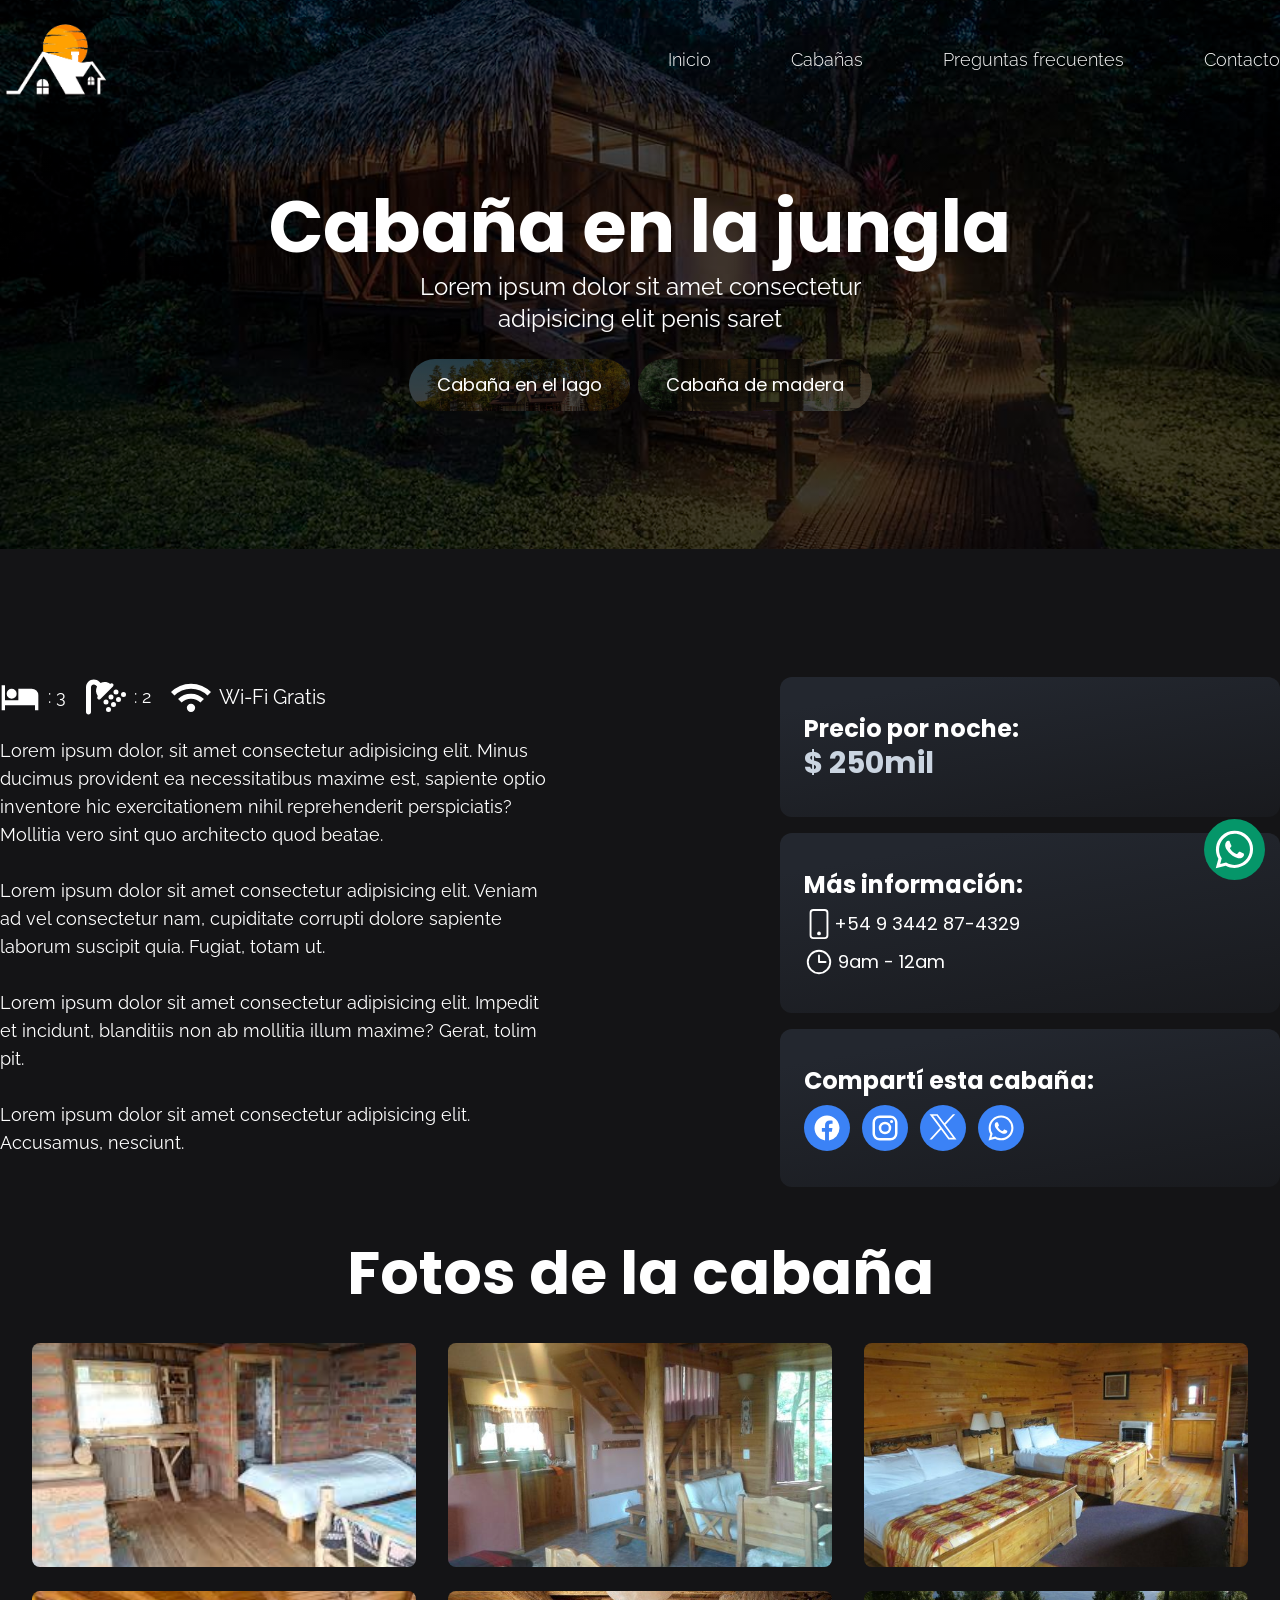
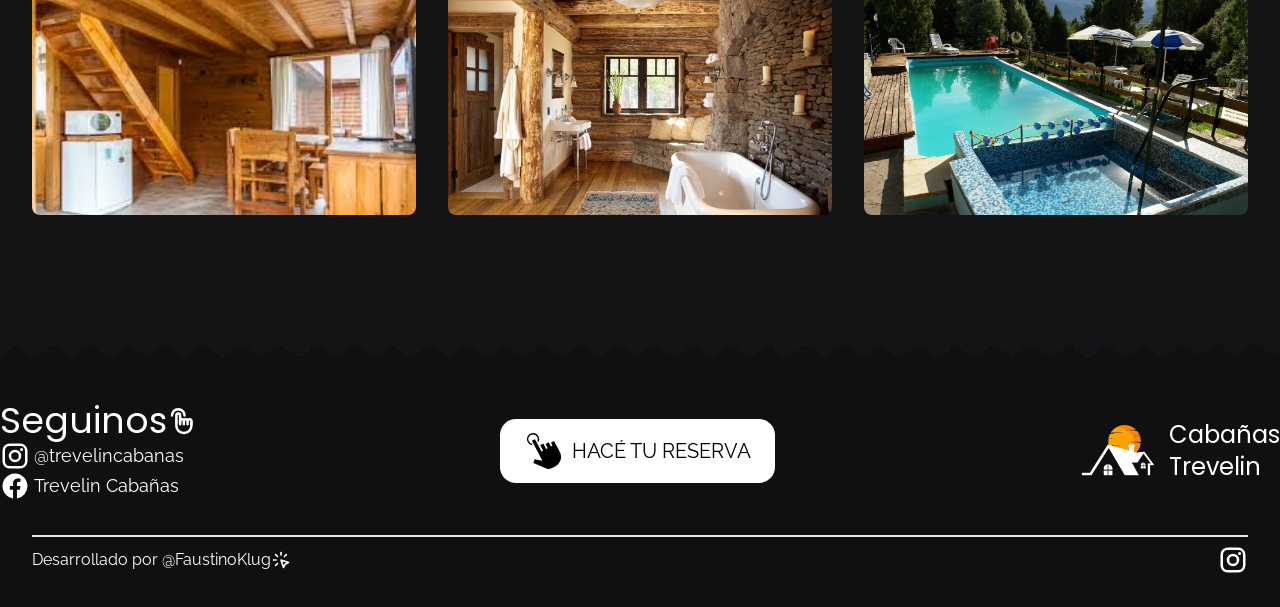
==== src/cabana-jungla.html @ 3892945e "first commit" ====
<!DOCTYPE html>
<html lang="es" class="overflow-x-hidden scroll-smooth">

<head>
    <title>Trevelin - Cabaña en la jungla</title>
    <meta charset="UTF-8">
    <meta name="viewport" content="width=device-width, initial-scale=1.0">
    <link href="./output.css" rel="stylesheet">
    <link href="./hamburgers.css" rel="stylesheet">
    <link rel="icon" href="assets/logo2.png">
</head>

<body class="overflow-x-hidden w-full h-full font-main bg-main text-white">
    <button class="fixed bottom-[20px] right-[15px] rounded-full p-2 bg-emerald-600 z-20">
        <svg xmlns="http://www.w3.org/2000/svg" width="45" height="45" viewBox="0 0 24 24">
            <path fill="#ffffff"
                d="M16.6 14c-.2-.1-1.5-.7-1.7-.8s-.4-.1-.6.1s-.6.8-.8 1c-.1.2-.3.2-.5.1c-.7-.3-1.4-.7-2-1.2c-.5-.5-1-1.1-1.4-1.7c-.1-.2 0-.4.1-.5s.2-.3.4-.4c.1-.1.2-.3.2-.4c.1-.1.1-.3 0-.4S9.7 8.5 9.5 8c-.1-.7-.3-.7-.5-.7h-.5c-.2 0-.5.2-.6.3Q7 8.5 7 9.7c.1.9.4 1.8 1 2.6c1.1 1.6 2.5 2.9 4.2 3.7c.5.2.9.4 1.4.5c.5.2 1 .2 1.6.1c.7-.1 1.3-.6 1.7-1.2c.2-.4.2-.8.1-1.2zm2.5-9.1C15.2 1 8.9 1 5 4.9c-3.2 3.2-3.8 8.1-1.6 12L2 22l5.3-1.4c1.5.8 3.1 1.2 4.7 1.2c5.5 0 9.9-4.4 9.9-9.9c.1-2.6-1-5.1-2.8-7m-2.7 14c-1.3.8-2.8 1.3-4.4 1.3c-1.5 0-2.9-.4-4.2-1.1l-.3-.2l-3.1.8l.8-3l-.2-.3c-2.4-4-1.2-9 2.7-11.5S16.6 3.7 19 7.5c2.4 3.9 1.3 9-2.6 11.4" />
        </svg>
    </button>

    <header id="header"
        class="text-white w-full bg-transparent bg-cover flex flex-col items-center mx-auto py-1 lg:py-4 lg:shadow-none absolute top-0 transition-transform duration-500 ease-in-out z-[9999]">
        <!-- Navbar Desktop -->
        <nav class="w-full flex items-center justify-center max-lg:hidden max-w-7xl mx-auto px-4 1280px:px-0">
            <div class="w-full flex justify-between">
                <div class="flex items-center">
                    <img src="assets/logo2.png" height="0" width="110" />
                </div>
                <ul class="flex text-white text-lg font-light items-center gap-x-20">
                    <li class="li-header"><a href="index.html" rel="noopenner"
                            class="hover:text-zinc-300 transition-all">Inicio</a></li>
                    <li class="li-header"><a href="index.html#cabanas"
                            class="cursor-pointer hover:text-zinc-300 transition-all" rel="noopenner">Cabañas</a>
                    </li>
                    <li class="li-header"><a href="preguntas-frecuentes.html" class="hover:text-zinc-300 transition-all"
                            rel="noopenner">Preguntas frecuentes</a></li>
                    <li class="li-header"><a href="index.html#contacto" class="hover:text-zinc-300 transition-all"
                            rel="noopenner">Contacto</a></li>
                </ul>
            </div>
        </nav>

        <!-- Navbar Mobile -->
        <nav class="w-full h-[80px] flex justify-around lg:hidden">
            <div class="self-center">
                <img src="assets/logo2.png" height="" width="80">
            </div>
            <div class="self-center">
                <div class="flex items-center menu-hamb" onClick="bars()">
                    <button class="hamburger hamburger--squeeze" type="button" id="boton">
                        <span class="hamburger-box">
                            <span class="hamburger-inner"></span>
                        </span>
                    </button>
                </div>
            </div>
        </nav>

        <!-- Mobile Menu -->
        <div id="menu"
            class="menu w-[90%] bg-main text-white h-full fixed top-0 left-0 z-20 -translate-x-full transition-all ease-in-out duration-300">
            <ul class="flex flex-col h-[50%] text-white text-xl gap-5 px-5 pt-5 w-full font-semibold">
                <div class="flex w-full justify-between items-center">
                    <div class="flex">
                        <img src="assets/logo2.png" height="0" width="100" />
                    </div>
                    <p id="equis" onClick="onEquis()" class="text-5xl cursor-pointer">&Cross;</p>
                </div>
                <li><a href="index.html#inicio" onClick="onEquis()" class="italic">INICIO</a></li>
                <li><a href="index.html#cabanas" onClick="onEquis()" class="italic">CABAÑAS</a></li>
                <li><a href="preguntas-frecuentes.html" onClick="onEquis()" class="italic">PREGUNTAS FRECUENTES</a></li>
                <li><a href="index.html#contacto" onClick="onEquis()" class="italic">CONTACTO</a></li>
            </ul>
        </div>
    </header>

    <main class="w-full h-full flex flex-col items-center justify-center">

        <section class="h-[61dvh] bg-hero-jungla flex justify-center items-center w-full">

            <article
                class="flex flex-col mt-5 justify-center h-full items-center mx-auto max-w-7xl w-full px-2 md:px-4 1280px:px-0 gap-y-2">
                <h1
                    class="font-secondary font-bold leading-[1] text-[40px] sm:text-5xl md:text-6xl xl:text-7xl text-center md:max-w-[750px] mt-8">
                    Cabaña en la jungla
                </h1>
                <p class="text-zync-100 text-center text-xl lg:text-2xl w-full max-w-[500px]">Lorem ipsum dolor sit amet
                    consectetur adipisicing elit penis saret</p>
                <div class="flex gap-x-2 mt-4">
                    <a href="cabana-lago.html">
                        <button
                            class="text-white bg-cabana-btn-2 px-7 py-3 text-lg rounded-full font-secondary text-center">Cabaña
                            en el lago</button>
                    </a>
                    <a href="cabana-madera.html">
                        <button
                            class="text-white bg-cabana-btn-3 px-7 py-3 text-lg rounded-full font-secondary text-center">Cabaña
                            de madera</button>
                    </a>
                </div>
            </article>

        </section>

        <section class="w-full flex justify-center items-center my-24 lg:my-32">
            <article
                class="mx-auto max-w-7xl w-full h-full flex items-center justify-center flex-col gap-y-4 px-3 md:px-4 1280px:px-0">

                <div class="flex flex-col items-center w-full gap-y-5 md:flex-row md:justify-between md:items-start">
                    <div class="w-full">
                        <div class="w-full flex gap-5 mb-5 md:text-lg lg:text-xl">
                            <div class="flex items-center text-lg">
                                <svg xmlns="http://www.w3.org/2000/svg" width="40" height="40" viewBox="0 0 24 24"
                                    class="mr-2">
                                    <path fill="#ffffff"
                                        d="M19 7h-8v7H3V5H1v15h2v-3h18v3h2v-9a4 4 0 0 0-4-4M7 13a3 3 0 0 0 3-3a3 3 0 0 0-3-3a3 3 0 0 0-3 3a3 3 0 0 0 3 3" />
                                </svg>
                                : 3
                            </div>
                            <div class="flex items-center text-lg">
                                <svg xmlns="http://www.w3.org/2000/svg" width="40" height="40" viewBox="0 0 512 512"
                                    class="mr-2">
                                    <path fill="#ffffff"
                                        d="M64 131.9C64 112.1 80.1 96 99.9 96c9.5 0 18.6 3.8 25.4 10.5l16.2 16.2c-21 38.9-17.4 87.5 10.9 123L151 247c-9.4 9.4-9.4 24.6 0 33.9s24.6 9.4 33.9 0L345 121c9.4-9.4 9.4-24.6 0-33.9s-24.6-9.4-33.9 0l-1.3 1.3c-35.5-28.3-84.2-31.9-123-10.9l-16.3-16.2C151.8 42.5 126.4 32 99.9 32C44.7 32 0 76.7 0 131.9V448c0 17.7 14.3 32 32 32s32-14.3 32-32zM256 352a32 32 0 1 0 0-64a32 32 0 1 0 0 64m64 64a32 32 0 1 0-64 0a32 32 0 1 0 64 0m0-128a32 32 0 1 0 0-64a32 32 0 1 0 0 64m64 64a32 32 0 1 0-64 0a32 32 0 1 0 64 0m0-128a32 32 0 1 0 0-64a32 32 0 1 0 0 64m64 64a32 32 0 1 0-64 0a32 32 0 1 0 64 0m32-32a32 32 0 1 0 0-64a32 32 0 1 0 0 64" />
                                </svg>
                                : 2
                            </div>
                            <div class="flex items-center justify-center ">
                                <svg xmlns="http://www.w3.org/2000/svg" width="40" height="40" viewBox="0 0 24 24"
                                    class="mr-2">
                                    <path fill="#ffffff"
                                        d="M12 21q-1.05 0-1.775-.725T9.5 18.5t.725-1.775T12 16t1.775.725t.725 1.775t-.725 1.775T12 21m-5.65-5.65l-2.1-2.15q1.475-1.475 3.463-2.337T12 10t4.288.875t3.462 2.375l-2.1 2.1q-1.1-1.1-2.55-1.725T12 13t-3.1.625t-2.55 1.725M2.1 11.1L0 9q2.3-2.35 5.375-3.675T12 4t6.625 1.325T24 9l-2.1 2.1q-1.925-1.925-4.462-3.012T12 7T6.563 8.088T2.1 11.1" />
                                </svg>
                                Wi-Fi Gratis
                            </div>
                        </div>

                        <div class="w-full flex flex-col justify-center gap-5 md:max-w-[550px]">
                            <p class="text-lg">Lorem ipsum dolor, sit amet consectetur adipisicing elit. Minus ducimus
                                provident ea necessitatibus maxime est, sapiente optio inventore hic exercitationem
                                nihil
                                reprehenderit perspiciatis? Mollitia vero sint quo architecto quod beatae.
                                <br><br>
                                Lorem ipsum dolor sit amet consectetur adipisicing elit. Veniam ad vel consectetur nam,
                                cupiditate corrupti dolore sapiente laborum suscipit quia. Fugiat, totam ut.
                                <br><br>
                                Lorem ipsum dolor sit amet consectetur adipisicing elit. Impedit et incidunt, blanditiis
                                non ab mollitia illum maxime? Gerat, tolim pit.
                                <br><br>
                                Lorem ipsum dolor sit amet consectetur adipisicing elit. Accusamus, nesciunt.
                            </p>
                        </div>
                    </div>

                    <div class="w-full flex flex-col gap-4 md:max-w-[500px]">
                        <div class="bg-cabana-c px-6 py-9 flex flex-col justify-between rounded-xl">
                            <p class="font-secondary font-bold text-2xl">Precio por noche:</p>
                            <p class="font-secondary font-bold text-3xl text-slate-300">$ 250mil</p>
                        </div>
                        <div class="bg-cabana-c px-6 py-9 flex flex-col justify-between rounded-xl gap-2">
                            <p class="font-secondary font-bold text-2xl">Más información:</p>
                            <span class="flex items-center font-secondary text-lg">
                                <svg xmlns="http://www.w3.org/2000/svg" width="30" height="30" viewBox="0 0 16 16">
                                    <g fill="#ffffff">
                                        <path
                                            d="M11 1a1 1 0 0 1 1 1v12a1 1 0 0 1-1 1H5a1 1 0 0 1-1-1V2a1 1 0 0 1 1-1zM5 0a2 2 0 0 0-2 2v12a2 2 0 0 0 2 2h6a2 2 0 0 0 2-2V2a2 2 0 0 0-2-2z" />
                                        <path d="M8 14a1 1 0 1 0 0-2a1 1 0 0 0 0 2" />
                                    </g>
                                </svg>
                                +54 9 3442 87-4329
                            </span>
                            <span class="flex items-center font-secondary text-lg">
                                <svg xmlns="http://www.w3.org/2000/svg" width="30" height="30" viewBox="0 0 256 256"
                                    class="mr-1">
                                    <path fill="#ffffff"
                                        d="M128 24a104 104 0 1 0 104 104A104.11 104.11 0 0 0 128 24m0 192a88 88 0 1 1 88-88a88.1 88.1 0 0 1-88 88m64-88a8 8 0 0 1-8 8h-56a8 8 0 0 1-8-8V72a8 8 0 0 1 16 0v48h48a8 8 0 0 1 8 8" />
                                </svg>
                                9am - 12am
                            </span>
                        </div>
                        <div class="bg-cabana-c px-6 py-9 flex flex-col justify-between rounded-xl">
                            <p class="font-secondary font-bold text-2xl">Compartí esta cabaña:</p>
                            <div class="flex gap-x-3 mt-2">
                                <span
                                    class="p-2 rounded-full bg-blue-500 cursor-pointer hover:bg-blue-600 transition-all">
                                    <svg xmlns="http://www.w3.org/2000/svg" width="30" height="30" viewBox="0 0 24 24">
                                        <path fill="#ffffff"
                                            d="M12 2.04c-5.5 0-10 4.49-10 10.02c0 5 3.66 9.15 8.44 9.9v-7H7.9v-2.9h2.54V9.85c0-2.51 1.49-3.89 3.78-3.89c1.09 0 2.23.19 2.23.19v2.47h-1.26c-1.24 0-1.63.77-1.63 1.56v1.88h2.78l-.45 2.9h-2.33v7a10 10 0 0 0 8.44-9.9c0-5.53-4.5-10.02-10-10.02" />
                                    </svg>
                                </span>
                                <span
                                    class="p-2 rounded-full bg-blue-500 cursor-pointer hover:bg-blue-600 transition-all">
                                    <svg xmlns="http://www.w3.org/2000/svg" width="30" height="30" viewBox="0 0 24 24">
                                        <path fill="#ffffff"
                                            d="M7.8 2h8.4C19.4 2 22 4.6 22 7.8v8.4a5.8 5.8 0 0 1-5.8 5.8H7.8C4.6 22 2 19.4 2 16.2V7.8A5.8 5.8 0 0 1 7.8 2m-.2 2A3.6 3.6 0 0 0 4 7.6v8.8C4 18.39 5.61 20 7.6 20h8.8a3.6 3.6 0 0 0 3.6-3.6V7.6C20 5.61 18.39 4 16.4 4zm9.65 1.5a1.25 1.25 0 0 1 1.25 1.25A1.25 1.25 0 0 1 17.25 8A1.25 1.25 0 0 1 16 6.75a1.25 1.25 0 0 1 1.25-1.25M12 7a5 5 0 0 1 5 5a5 5 0 0 1-5 5a5 5 0 0 1-5-5a5 5 0 0 1 5-5m0 2a3 3 0 0 0-3 3a3 3 0 0 0 3 3a3 3 0 0 0 3-3a3 3 0 0 0-3-3" />
                                    </svg>
                                </span>
                                <span
                                    class="p-2 rounded-full bg-blue-500 cursor-pointer hover:bg-blue-600 transition-all">
                                    <svg xmlns="http://www.w3.org/2000/svg" width="30" height="27" viewBox="0 0 24 24">
                                        <path fill="#ffffff"
                                            d="m.058 1l9.267 12.39L0 23.462h2.099l8.163-8.82l6.596 8.82H24l-9.788-13.087L22.892 1h-2.1l-7.517 8.122L7.2 1zm3.087 1.546h3.28l14.488 19.37h-3.28L3.145 2.547Z" />
                                    </svg>
                                </span>
                                <span
                                    class="p-2 rounded-full bg-blue-500 cursor-pointer hover:bg-blue-600 transition-all">
                                    <svg xmlns="http://www.w3.org/2000/svg" width="30" height="30" viewBox="0 0 24 24">
                                        <path fill="#ffffff"
                                            d="M12.04 2c-5.46 0-9.91 4.45-9.91 9.91c0 1.75.46 3.45 1.32 4.95L2.05 22l5.25-1.38c1.45.79 3.08 1.21 4.74 1.21c5.46 0 9.91-4.45 9.91-9.91c0-2.65-1.03-5.14-2.9-7.01A9.82 9.82 0 0 0 12.04 2m.01 1.67c2.2 0 4.26.86 5.82 2.42a8.23 8.23 0 0 1 2.41 5.83c0 4.54-3.7 8.23-8.24 8.23c-1.48 0-2.93-.39-4.19-1.15l-.3-.17l-3.12.82l.83-3.04l-.2-.32a8.2 8.2 0 0 1-1.26-4.38c.01-4.54 3.7-8.24 8.25-8.24M8.53 7.33c-.16 0-.43.06-.66.31c-.22.25-.87.86-.87 2.07c0 1.22.89 2.39 1 2.56c.14.17 1.76 2.67 4.25 3.73c.59.27 1.05.42 1.41.53c.59.19 1.13.16 1.56.1c.48-.07 1.46-.6 1.67-1.18s.21-1.07.15-1.18c-.07-.1-.23-.16-.48-.27c-.25-.14-1.47-.74-1.69-.82c-.23-.08-.37-.12-.56.12c-.16.25-.64.81-.78.97c-.15.17-.29.19-.53.07c-.26-.13-1.06-.39-2-1.23c-.74-.66-1.23-1.47-1.38-1.72c-.12-.24-.01-.39.11-.5c.11-.11.27-.29.37-.44c.13-.14.17-.25.25-.41c.08-.17.04-.31-.02-.43c-.06-.11-.56-1.35-.77-1.84c-.2-.48-.4-.42-.56-.43c-.14 0-.3-.01-.47-.01" />
                                    </svg>
                                </span>
                            </div>
                        </div>
                    </div>
                </div>

                <div class="">
                    <h2 class="font-secondary font-bold text-3xl text-center my-10 md:text-4xl lg:text-5xl xl:text-6xl">
                        Fotos de la cabaña</h2>
                    <div
                        class="grid grid-cols-1 grid-rows-1 sm:grid-cols-2 md:grid-rows-2 lg:grid-cols-3 gap-y-6 gap-x-8 z-10 justify-between place-content-between">
                        <a class="z-10 cursor-pointer">
                            <img class="rounded-lg w-96 h-56 object-cover z-[10001]" src="assets/1.jpg"
                                alt="fotos de la casa" onclick="openModal(this.src)">
                        </a>
                        <a class="z-10 cursor-pointer">
                            <img class="rounded-lg w-96 h-56 object-cover z-[10001]" src="assets/2.jpg"
                                alt="fotos de la casa" onclick="openModal(this.src)">
                        </a>
                        <a class="z-10 cursor-pointer">
                            <img class="rounded-lg w-96 h-56 object-cover z-[10001]" src="assets/3.jpg"
                                alt="fotos de la casa" onclick="openModal(this.src)">
                        </a>
                        <a class="z-10 cursor-pointer">
                            <img class="rounded-lg w-96 h-56 object-cover z-[10001]" src="assets/4.jpg"
                                alt="fotos de la casa" onclick="openModal(this.src)">
                        </a>
                        <a class="z-10 cursor-pointer">
                            <img class="rounded-lg w-96 h-56 object-cover z-[10001]" src="assets/5.jpg"
                                alt="fotos de la casa" onclick="openModal(this.src)">
                        </a>
                        <a class="z-10 cursor-pointer">
                            <img class="rounded-lg w-96 h-56 object-cover z-[10001]" src="assets/6.webp"
                                alt="fotos de la casa" onclick="openModal(this.src)">
                        </a>
                    </div>
                </div>

            </article>
        </section>

        <div id="photoModal" class="fixed inset-0 bg-black bg-opacity-75 items-center justify-center hidden z-[11000]">
            <div class="relative">
                <span class="absolute top-2 right-2 text-white text-2xl cursor-pointer"
                    onclick="closeModal()">&times;</span>
                <img id="modalImage" src="" alt="Imagen ampliada" class="rounded-lg max-w-full max-h-screen">
            </div>
        </div>
    </main>

    <footer
        class="w-full bg-cover bg-top bg-no-repeat flex flex-col items-center justify-center bg-[url(assets/footerimg.png)] h-auto py-8">
        <div
            class="px-4 xl:px-0 mx-auto max-w-7xl w-full flex flex-col items-center justify-between mt-4 text-white sm:flex-row">
            <div class="flex flex-col">
                <h2 class="text-4xl font-secondary flex items-center">
                    Seguinos
                    <svg xmlns="http://www.w3.org/2000/svg" width="30" height="30" viewBox="0 0 48 48">
                        <g fill="none" stroke="#ffffff" stroke-linecap="round" stroke-width="4">
                            <path stroke-linejoin="round" d="M15 26V15a3 3 0 1 1 6 0v11" />
                            <path stroke-linejoin="round"
                                d="M39 25v6.5C39 37.851 33.851 43 27.5 43h-1C20.149 43 15 37.851 15 31.5V25" />
                            <path stroke-linejoin="round"
                                d="M21 29v-5a3 3 0 1 1 6 0v5m0 0v-5a3 3 0 1 1 6 0v5m0 0v-5a3 3 0 1 1 6 0v5" />
                            <path
                                d="M28 15a9.97 9.97 0 0 0-1.959-5.945A9.99 9.99 0 0 0 18 5a9.99 9.99 0 0 0-8.042 4.055A9.97 9.97 0 0 0 8 15" />
                        </g>
                    </svg>
                </h2>
                <ul class="flex flex-col">
                    <li>
                        <a href="" class="flex items-center gap-x-1 text-lg">
                            <svg xmlns="http://www.w3.org/2000/svg" width="30" height="30" viewBox="0 0 24 24">
                                <path fill="#fff"
                                    d="M7.8 2h8.4C19.4 2 22 4.6 22 7.8v8.4a5.8 5.8 0 0 1-5.8 5.8H7.8C4.6 22 2 19.4 2 16.2V7.8A5.8 5.8 0 0 1 7.8 2m-.2 2A3.6 3.6 0 0 0 4 7.6v8.8C4 18.39 5.61 20 7.6 20h8.8a3.6 3.6 0 0 0 3.6-3.6V7.6C20 5.61 18.39 4 16.4 4zm9.65 1.5a1.25 1.25 0 0 1 1.25 1.25A1.25 1.25 0 0 1 17.25 8A1.25 1.25 0 0 1 16 6.75a1.25 1.25 0 0 1 1.25-1.25M12 7a5 5 0 0 1 5 5a5 5 0 0 1-5 5a5 5 0 0 1-5-5a5 5 0 0 1 5-5m0 2a3 3 0 0 0-3 3a3 3 0 0 0 3 3a3 3 0 0 0 3-3a3 3 0 0 0-3-3" />
                            </svg>
                            @trevelincabanas
                        </a>
                    </li>
                    <li>
                        <a href="" class="flex items-center gap-x-1 text-lg">
                            <svg xmlns="http://www.w3.org/2000/svg" width="30" height="30" viewBox="0 0 24 24">
                                <path fill="#fff"
                                    d="M12 2.04c-5.5 0-10 4.49-10 10.02c0 5 3.66 9.15 8.44 9.9v-7H7.9v-2.9h2.54V9.85c0-2.51 1.49-3.89 3.78-3.89c1.09 0 2.23.19 2.23.19v2.47h-1.26c-1.24 0-1.63.77-1.63 1.56v1.88h2.78l-.45 2.9h-2.33v7a10 10 0 0 0 8.44-9.9c0-5.53-4.5-10.02-10-10.02" />
                            </svg>
                            Trevelin Cabañas
                        </a>
                    </li>
                </ul>
            </div>
            <div class="my-7">
                <a href="inscripciones.html" class="cursor-pointer">
                    <button
                        class="bg-white text-black py-3 px-6 rounded-2xl text-xl items-center flex hover:scale-[105%] transition-all bouncing-element">
                        <svg xmlns="http://www.w3.org/2000/svg" width="40" height="40" viewBox="0 0 512 512"
                            class="mr-2">
                            <path fill="#000000"
                                d="M459.15 269.75a133.197 133.197 0 0 1-55.862 179.975l-42.782 22.541l-10.52 5.533a71.28 71.28 0 0 1-62.966 1.685l-167.077-71.38l15.733-46.676l99.363 19.194l-51.458-97.78l-82.843-157.411l40.357-21.232l82.844 157.457l19.934-10.485l-36.521-69.445l40.335-21.22l36.52 69.445l19.935-10.485l-28.2-53.598l40.358-21.232l28.2 53.598l19.945-10.576l-19.354-36.886l40.346-21.174l19.354 36.885l54.348 103.301zM73.268 146.674a60.03 60.03 0 0 1 42.361-102.459a60.098 60.098 0 0 1 56.58 80.169l10.588 20.013A78.29 78.29 0 0 0 115.708 26a78.233 78.233 0 0 0-5.635 156.262L99.428 162.02a59.7 59.7 0 0 1-26.16-15.346" />
                        </svg>
                        HACÉ TU RESERVA
                    </button>
                </a>
            </div>
            <div class="self-center flex items-center gap-x-3">
                <img src="assets/logo2.png" height="" width="80" />
                <p class="text-2xl font-secondary">Cabañas<br> Trevelin</p>
            </div>
        </div>
        <div class="border-t-2 w-[95%] text-white mt-6 pt-2 xl:px-0 mx-auto max-w-7xl flex justify-between">
            <p class="flex items-center">Desarrollado por
                <a href="https://faustidev.netlify.app" target="_blank" rel="noopenner"
                    class="cursor-pointer flex items-center ml-1">
                    @FaustinoKlug
                    <svg xmlns="http://www.w3.org/2000/svg" width="20" height="20" viewBox="0 0 24 24">
                        <path fill="none" stroke="#ffffff" stroke-linecap="round" stroke-linejoin="round"
                            stroke-width="2"
                            d="M3 12h3m6-9v3M7.8 7.8L5.6 5.6m10.6 2.2l2.2-2.2M7.8 16.2l-2.2 2.2M12 12l9 3l-4 2l-2 4z" />
                    </svg>
                </a>
            </p>
            <a href="https://www.instagram.com/faustidev/" target="_blank" rel="noopenner">
                <svg xmlns="http://www.w3.org/2000/svg" width="30" height="30" viewBox="0 0 24 24">
                    <path fill="#fff"
                        d="M7.8 2h8.4C19.4 2 22 4.6 22 7.8v8.4a5.8 5.8 0 0 1-5.8 5.8H7.8C4.6 22 2 19.4 2 16.2V7.8A5.8 5.8 0 0 1 7.8 2m-.2 2A3.6 3.6 0 0 0 4 7.6v8.8C4 18.39 5.61 20 7.6 20h8.8a3.6 3.6 0 0 0 3.6-3.6V7.6C20 5.61 18.39 4 16.4 4zm9.65 1.5a1.25 1.25 0 0 1 1.25 1.25A1.25 1.25 0 0 1 17.25 8A1.25 1.25 0 0 1 16 6.75a1.25 1.25 0 0 1 1.25-1.25M12 7a5 5 0 0 1 5 5a5 5 0 0 1-5 5a5 5 0 0 1-5-5a5 5 0 0 1 5-5m0 2a3 3 0 0 0-3 3a3 3 0 0 0 3 3a3 3 0 0 0 3-3a3 3 0 0 0-3-3" />
                </svg>
            </a>
        </div>
    </footer>

    <script>
        window.addEventListener('scroll', function () {
            const header = document.getElementById('header');
            const inicioSection = document.getElementById('inicio');
            const sectionHeight = inicioSection.offsetHeight;

            if (window.scrollY > sectionHeight * 0.9) {
                header.classList.add('sticky-header');
            } else {
                header.classList.remove('sticky-header');
            }
        });

        let banderaButton = true
        const menu = document.querySelector(".menu");
        const equis = document.getElementById("equis");
        let bars = () => {
            menu.style.transform = "translateX(0%)"
            document.body.classList.toggle('overflow-hidden');
            window.scrollTo(0, 0);
        }

        let onEquis = () => {
            menu.style.transform = "translateX(-100%)"
            document.body.classList.remove('overflow-hidden');
        }

        function openModal(imageSrc) {
            const modal = document.getElementById('photoModal');
            const modalImage = document.getElementById('modalImage');
            modalImage.src = imageSrc;
            modal.classList.remove('hidden');
            modal.classList.add('flex');
        }

        function closeModal() {
            const modal = document.getElementById('photoModal');
            modal.classList.add('hidden');
            modal.classList.remove('flex');
        }
    </script>
</body>

</html>
---- src/output.css ----
@import url('https://fonts.googleapis.com/css2?family=Raleway:ital,wght@0,100..900;1,100..900&display=swap');

@import url('https://fonts.googleapis.com/css2?family=Poppins:ital,wght@0,100;0,200;0,300;0,400;0,500;0,600;0,700;0,800;0,900;1,100;1,200;1,300;1,400;1,500;1,600;1,700;1,800;1,900&display=swap');

*, ::before, ::after{
  --tw-border-spacing-x: 0;
  --tw-border-spacing-y: 0;
  --tw-translate-x: 0;
  --tw-translate-y: 0;
  --tw-rotate: 0;
  --tw-skew-x: 0;
  --tw-skew-y: 0;
  --tw-scale-x: 1;
  --tw-scale-y: 1;
  --tw-pan-x:  ;
  --tw-pan-y:  ;
  --tw-pinch-zoom:  ;
  --tw-scroll-snap-strictness: proximity;
  --tw-gradient-from-position:  ;
  --tw-gradient-via-position:  ;
  --tw-gradient-to-position:  ;
  --tw-ordinal:  ;
  --tw-slashed-zero:  ;
  --tw-numeric-figure:  ;
  --tw-numeric-spacing:  ;
  --tw-numeric-fraction:  ;
  --tw-ring-inset:  ;
  --tw-ring-offset-width: 0px;
  --tw-ring-offset-color: #fff;
  --tw-ring-color: rgb(59 130 246 / 0.5);
  --tw-ring-offset-shadow: 0 0 #0000;
  --tw-ring-shadow: 0 0 #0000;
  --tw-shadow: 0 0 #0000;
  --tw-shadow-colored: 0 0 #0000;
  --tw-blur:  ;
  --tw-brightness:  ;
  --tw-contrast:  ;
  --tw-grayscale:  ;
  --tw-hue-rotate:  ;
  --tw-invert:  ;
  --tw-saturate:  ;
  --tw-sepia:  ;
  --tw-drop-shadow:  ;
  --tw-backdrop-blur:  ;
  --tw-backdrop-brightness:  ;
  --tw-backdrop-contrast:  ;
  --tw-backdrop-grayscale:  ;
  --tw-backdrop-hue-rotate:  ;
  --tw-backdrop-invert:  ;
  --tw-backdrop-opacity:  ;
  --tw-backdrop-saturate:  ;
  --tw-backdrop-sepia:  ;
  --tw-contain-size:  ;
  --tw-contain-layout:  ;
  --tw-contain-paint:  ;
  --tw-contain-style:  ;
}

::backdrop{
  --tw-border-spacing-x: 0;
  --tw-border-spacing-y: 0;
  --tw-translate-x: 0;
  --tw-translate-y: 0;
  --tw-rotate: 0;
  --tw-skew-x: 0;
  --tw-skew-y: 0;
  --tw-scale-x: 1;
  --tw-scale-y: 1;
  --tw-pan-x:  ;
  --tw-pan-y:  ;
  --tw-pinch-zoom:  ;
  --tw-scroll-snap-strictness: proximity;
  --tw-gradient-from-position:  ;
  --tw-gradient-via-position:  ;
  --tw-gradient-to-position:  ;
  --tw-ordinal:  ;
  --tw-slashed-zero:  ;
  --tw-numeric-figure:  ;
  --tw-numeric-spacing:  ;
  --tw-numeric-fraction:  ;
  --tw-ring-inset:  ;
  --tw-ring-offset-width: 0px;
  --tw-ring-offset-color: #fff;
  --tw-ring-color: rgb(59 130 246 / 0.5);
  --tw-ring-offset-shadow: 0 0 #0000;
  --tw-ring-shadow: 0 0 #0000;
  --tw-shadow: 0 0 #0000;
  --tw-shadow-colored: 0 0 #0000;
  --tw-blur:  ;
  --tw-brightness:  ;
  --tw-contrast:  ;
  --tw-grayscale:  ;
  --tw-hue-rotate:  ;
  --tw-invert:  ;
  --tw-saturate:  ;
  --tw-sepia:  ;
  --tw-drop-shadow:  ;
  --tw-backdrop-blur:  ;
  --tw-backdrop-brightness:  ;
  --tw-backdrop-contrast:  ;
  --tw-backdrop-grayscale:  ;
  --tw-backdrop-hue-rotate:  ;
  --tw-backdrop-invert:  ;
  --tw-backdrop-opacity:  ;
  --tw-backdrop-saturate:  ;
  --tw-backdrop-sepia:  ;
  --tw-contain-size:  ;
  --tw-contain-layout:  ;
  --tw-contain-paint:  ;
  --tw-contain-style:  ;
}

/*
! tailwindcss v3.4.13 | MIT License | https://tailwindcss.com
*/

/*
1. Prevent padding and border from affecting element width. (https://github.com/mozdevs/cssremedy/issues/4)
2. Allow adding a border to an element by just adding a border-width. (https://github.com/tailwindcss/tailwindcss/pull/116)
*/

*,
::before,
::after {
  box-sizing: border-box;
  /* 1 */
  border-width: 0;
  /* 2 */
  border-style: solid;
  /* 2 */
  border-color: #e5e7eb;
  /* 2 */
}

::before,
::after {
  --tw-content: '';
}

/*
1. Use a consistent sensible line-height in all browsers.
2. Prevent adjustments of font size after orientation changes in iOS.
3. Use a more readable tab size.
4. Use the user's configured `sans` font-family by default.
5. Use the user's configured `sans` font-feature-settings by default.
6. Use the user's configured `sans` font-variation-settings by default.
7. Disable tap highlights on iOS
*/

html,
:host {
  line-height: 1.5;
  /* 1 */
  -webkit-text-size-adjust: 100%;
  /* 2 */
  -moz-tab-size: 4;
  /* 3 */
  -o-tab-size: 4;
     tab-size: 4;
  /* 3 */
  font-family: ui-sans-serif, system-ui, sans-serif, "Apple Color Emoji", "Segoe UI Emoji", "Segoe UI Symbol", "Noto Color Emoji";
  /* 4 */
  font-feature-settings: normal;
  /* 5 */
  font-variation-settings: normal;
  /* 6 */
  -webkit-tap-highlight-color: transparent;
  /* 7 */
}

/*
1. Remove the margin in all browsers.
2. Inherit line-height from `html` so users can set them as a class directly on the `html` element.
*/

body {
  margin: 0;
  /* 1 */
  line-height: inherit;
  /* 2 */
}

/*
1. Add the correct height in Firefox.
2. Correct the inheritance of border color in Firefox. (https://bugzilla.mozilla.org/show_bug.cgi?id=190655)
3. Ensure horizontal rules are visible by default.
*/

hr {
  height: 0;
  /* 1 */
  color: inherit;
  /* 2 */
  border-top-width: 1px;
  /* 3 */
}

/*
Add the correct text decoration in Chrome, Edge, and Safari.
*/

abbr:where([title]) {
  -webkit-text-decoration: underline dotted;
          text-decoration: underline dotted;
}

/*
Remove the default font size and weight for headings.
*/

h1,
h2,
h3,
h4,
h5,
h6 {
  font-size: inherit;
  font-weight: inherit;
}

/*
Reset links to optimize for opt-in styling instead of opt-out.
*/

a {
  color: inherit;
  text-decoration: inherit;
}

/*
Add the correct font weight in Edge and Safari.
*/

b,
strong {
  font-weight: bolder;
}

/*
1. Use the user's configured `mono` font-family by default.
2. Use the user's configured `mono` font-feature-settings by default.
3. Use the user's configured `mono` font-variation-settings by default.
4. Correct the odd `em` font sizing in all browsers.
*/

code,
kbd,
samp,
pre {
  font-family: ui-monospace, SFMono-Regular, Menlo, Monaco, Consolas, "Liberation Mono", "Courier New", monospace;
  /* 1 */
  font-feature-settings: normal;
  /* 2 */
  font-variation-settings: normal;
  /* 3 */
  font-size: 1em;
  /* 4 */
}

/*
Add the correct font size in all browsers.
*/

small {
  font-size: 80%;
}

/*
Prevent `sub` and `sup` elements from affecting the line height in all browsers.
*/

sub,
sup {
  font-size: 75%;
  line-height: 0;
  position: relative;
  vertical-align: baseline;
}

sub {
  bottom: -0.25em;
}

sup {
  top: -0.5em;
}

/*
1. Remove text indentation from table contents in Chrome and Safari. (https://bugs.chromium.org/p/chromium/issues/detail?id=999088, https://bugs.webkit.org/show_bug.cgi?id=201297)
2. Correct table border color inheritance in all Chrome and Safari. (https://bugs.chromium.org/p/chromium/issues/detail?id=935729, https://bugs.webkit.org/show_bug.cgi?id=195016)
3. Remove gaps between table borders by default.
*/

table {
  text-indent: 0;
  /* 1 */
  border-color: inherit;
  /* 2 */
  border-collapse: collapse;
  /* 3 */
}

/*
1. Change the font styles in all browsers.
2. Remove the margin in Firefox and Safari.
3. Remove default padding in all browsers.
*/

button,
input,
optgroup,
select,
textarea {
  font-family: inherit;
  /* 1 */
  font-feature-settings: inherit;
  /* 1 */
  font-variation-settings: inherit;
  /* 1 */
  font-size: 100%;
  /* 1 */
  font-weight: inherit;
  /* 1 */
  line-height: inherit;
  /* 1 */
  letter-spacing: inherit;
  /* 1 */
  color: inherit;
  /* 1 */
  margin: 0;
  /* 2 */
  padding: 0;
  /* 3 */
}

/*
Remove the inheritance of text transform in Edge and Firefox.
*/

button,
select {
  text-transform: none;
}

/*
1. Correct the inability to style clickable types in iOS and Safari.
2. Remove default button styles.
*/

button,
input:where([type='button']),
input:where([type='reset']),
input:where([type='submit']) {
  -webkit-appearance: button;
  /* 1 */
  background-color: transparent;
  /* 2 */
  background-image: none;
  /* 2 */
}

/*
Use the modern Firefox focus style for all focusable elements.
*/

:-moz-focusring {
  outline: auto;
}

/*
Remove the additional `:invalid` styles in Firefox. (https://github.com/mozilla/gecko-dev/blob/2f9eacd9d3d995c937b4251a5557d95d494c9be1/layout/style/res/forms.css#L728-L737)
*/

:-moz-ui-invalid {
  box-shadow: none;
}

/*
Add the correct vertical alignment in Chrome and Firefox.
*/

progress {
  vertical-align: baseline;
}

/*
Correct the cursor style of increment and decrement buttons in Safari.
*/

::-webkit-inner-spin-button,
::-webkit-outer-spin-button {
  height: auto;
}

/*
1. Correct the odd appearance in Chrome and Safari.
2. Correct the outline style in Safari.
*/

[type='search'] {
  -webkit-appearance: textfield;
  /* 1 */
  outline-offset: -2px;
  /* 2 */
}

/*
Remove the inner padding in Chrome and Safari on macOS.
*/

::-webkit-search-decoration {
  -webkit-appearance: none;
}

/*
1. Correct the inability to style clickable types in iOS and Safari.
2. Change font properties to `inherit` in Safari.
*/

::-webkit-file-upload-button {
  -webkit-appearance: button;
  /* 1 */
  font: inherit;
  /* 2 */
}

/*
Add the correct display in Chrome and Safari.
*/

summary {
  display: list-item;
}

/*
Removes the default spacing and border for appropriate elements.
*/

blockquote,
dl,
dd,
h1,
h2,
h3,
h4,
h5,
h6,
hr,
figure,
p,
pre {
  margin: 0;
}

fieldset {
  margin: 0;
  padding: 0;
}

legend {
  padding: 0;
}

ol,
ul,
menu {
  list-style: none;
  margin: 0;
  padding: 0;
}

/*
Reset default styling for dialogs.
*/

dialog {
  padding: 0;
}

/*
Prevent resizing textareas horizontally by default.
*/

textarea {
  resize: vertical;
}

/*
1. Reset the default placeholder opacity in Firefox. (https://github.com/tailwindlabs/tailwindcss/issues/3300)
2. Set the default placeholder color to the user's configured gray 400 color.
*/

input::-moz-placeholder, textarea::-moz-placeholder {
  opacity: 1;
  /* 1 */
  color: #9ca3af;
  /* 2 */
}

input::placeholder,
textarea::placeholder {
  opacity: 1;
  /* 1 */
  color: #9ca3af;
  /* 2 */
}

/*
Set the default cursor for buttons.
*/

button,
[role="button"] {
  cursor: pointer;
}

/*
Make sure disabled buttons don't get the pointer cursor.
*/

:disabled {
  cursor: default;
}

/*
1. Make replaced elements `display: block` by default. (https://github.com/mozdevs/cssremedy/issues/14)
2. Add `vertical-align: middle` to align replaced elements more sensibly by default. (https://github.com/jensimmons/cssremedy/issues/14#issuecomment-634934210)
   This can trigger a poorly considered lint error in some tools but is included by design.
*/

img,
svg,
video,
canvas,
audio,
iframe,
embed,
object {
  display: block;
  /* 1 */
  vertical-align: middle;
  /* 2 */
}

/*
Constrain images and videos to the parent width and preserve their intrinsic aspect ratio. (https://github.com/mozdevs/cssremedy/issues/14)
*/

img,
video {
  max-width: 100%;
  height: auto;
}

/* Make elements with the HTML hidden attribute stay hidden by default */

[hidden] {
  display: none;
}

.fixed{
  position: fixed;
}

.absolute{
  position: absolute;
}

.relative{
  position: relative;
}

.inset-0{
  inset: 0px;
}

.bottom-\[100\%\]{
  bottom: 100%;
}

.bottom-\[20px\]{
  bottom: 20px;
}

.left-0{
  left: 0px;
}

.right-2{
  right: 0.5rem;
}

.right-\[15px\]{
  right: 15px;
}

.top-0{
  top: 0px;
}

.top-2{
  top: 0.5rem;
}

.z-10{
  z-index: 10;
}

.z-20{
  z-index: 20;
}

.z-\[10001\]{
  z-index: 10001;
}

.z-\[11000\]{
  z-index: 11000;
}

.z-\[9999\]{
  z-index: 9999;
}

.mx-2{
  margin-left: 0.5rem;
  margin-right: 0.5rem;
}

.mx-3{
  margin-left: 0.75rem;
  margin-right: 0.75rem;
}

.mx-auto{
  margin-left: auto;
  margin-right: auto;
}

.my-10{
  margin-top: 2.5rem;
  margin-bottom: 2.5rem;
}

.my-24{
  margin-top: 6rem;
  margin-bottom: 6rem;
}

.my-7{
  margin-top: 1.75rem;
  margin-bottom: 1.75rem;
}

.mb-24{
  margin-bottom: 6rem;
}

.mb-3{
  margin-bottom: 0.75rem;
}

.mb-5{
  margin-bottom: 1.25rem;
}

.mb-8{
  margin-bottom: 2rem;
}

.ml-1{
  margin-left: 0.25rem;
}

.ml-2{
  margin-left: 0.5rem;
}

.mr-1{
  margin-right: 0.25rem;
}

.mr-2{
  margin-right: 0.5rem;
}

.mt-10{
  margin-top: 2.5rem;
}

.mt-2{
  margin-top: 0.5rem;
}

.mt-4{
  margin-top: 1rem;
}

.mt-5{
  margin-top: 1.25rem;
}

.mt-6{
  margin-top: 1.5rem;
}

.mt-8{
  margin-top: 2rem;
}

.flex{
  display: flex;
}

.grid{
  display: grid;
}

.hidden{
  display: none;
}

.aspect-video{
  aspect-ratio: 16 / 9;
}

.h-56{
  height: 14rem;
}

.h-\[40\%\]{
  height: 40%;
}

.h-\[40dvh\]{
  height: 40dvh;
}

.h-\[50\%\]{
  height: 50%;
}

.h-\[60\%\]{
  height: 60%;
}

.h-\[61dvh\]{
  height: 61dvh;
}

.h-\[65dvh\]{
  height: 65dvh;
}

.h-\[80px\]{
  height: 80px;
}

.h-auto{
  height: auto;
}

.h-dvh{
  height: 100dvh;
}

.h-full{
  height: 100%;
}

.max-h-\[400px\]{
  max-height: 400px;
}

.max-h-\[420px\]{
  max-height: 420px;
}

.max-h-screen{
  max-height: 100vh;
}

.w-96{
  width: 24rem;
}

.w-\[90\%\]{
  width: 90%;
}

.w-\[95\%\]{
  width: 95%;
}

.w-\[97\%\]{
  width: 97%;
}

.w-auto{
  width: auto;
}

.w-full{
  width: 100%;
}

.max-w-7xl{
  max-width: 80rem;
}

.max-w-\[1280px\]{
  max-width: 1280px;
}

.max-w-\[380px\]{
  max-width: 380px;
}

.max-w-\[400px\]{
  max-width: 400px;
}

.max-w-\[500px\]{
  max-width: 500px;
}

.max-w-\[550px\]{
  max-width: 550px;
}

.max-w-\[600px\]{
  max-width: 600px;
}

.max-w-\[97\%\]{
  max-width: 97%;
}

.max-w-full{
  max-width: 100%;
}

.max-w-none{
  max-width: none;
}

.-translate-x-full{
  --tw-translate-x: -100%;
  transform: translate(var(--tw-translate-x), var(--tw-translate-y)) rotate(var(--tw-rotate)) skewX(var(--tw-skew-x)) skewY(var(--tw-skew-y)) scaleX(var(--tw-scale-x)) scaleY(var(--tw-scale-y));
}

.transform{
  transform: translate(var(--tw-translate-x), var(--tw-translate-y)) rotate(var(--tw-rotate)) skewX(var(--tw-skew-x)) skewY(var(--tw-skew-y)) scaleX(var(--tw-scale-x)) scaleY(var(--tw-scale-y));
}

.cursor-pointer{
  cursor: pointer;
}

.grid-cols-1{
  grid-template-columns: repeat(1, minmax(0, 1fr));
}

.grid-cols-3{
  grid-template-columns: repeat(3, minmax(0, 1fr));
}

.grid-rows-1{
  grid-template-rows: repeat(1, minmax(0, 1fr));
}

.grid-rows-2{
  grid-template-rows: repeat(2, minmax(0, 1fr));
}

.flex-col{
  flex-direction: column;
}

.place-content-between{
  place-content: space-between;
}

.place-items-center{
  place-items: center;
}

.items-start{
  align-items: flex-start;
}

.items-center{
  align-items: center;
}

.justify-center{
  justify-content: center;
}

.justify-between{
  justify-content: space-between;
}

.justify-around{
  justify-content: space-around;
}

.gap-2{
  gap: 0.5rem;
}

.gap-3{
  gap: 0.75rem;
}

.gap-4{
  gap: 1rem;
}

.gap-5{
  gap: 1.25rem;
}

.gap-x-1{
  -moz-column-gap: 0.25rem;
       column-gap: 0.25rem;
}

.gap-x-2{
  -moz-column-gap: 0.5rem;
       column-gap: 0.5rem;
}

.gap-x-20{
  -moz-column-gap: 5rem;
       column-gap: 5rem;
}

.gap-x-3{
  -moz-column-gap: 0.75rem;
       column-gap: 0.75rem;
}

.gap-x-8{
  -moz-column-gap: 2rem;
       column-gap: 2rem;
}

.gap-y-1{
  row-gap: 0.25rem;
}

.gap-y-2{
  row-gap: 0.5rem;
}

.gap-y-3{
  row-gap: 0.75rem;
}

.gap-y-4{
  row-gap: 1rem;
}

.gap-y-5{
  row-gap: 1.25rem;
}

.gap-y-6{
  row-gap: 1.5rem;
}

.gap-y-8{
  row-gap: 2rem;
}

.space-y-4 > :not([hidden]) ~ :not([hidden]){
  --tw-space-y-reverse: 0;
  margin-top: calc(1rem * calc(1 - var(--tw-space-y-reverse)));
  margin-bottom: calc(1rem * var(--tw-space-y-reverse));
}

.self-center{
  align-self: center;
}

.overflow-hidden{
  overflow: hidden;
}

.overflow-x-hidden{
  overflow-x: hidden;
}

.scroll-smooth{
  scroll-behavior: smooth;
}

.rounded-2xl{
  border-radius: 1rem;
}

.rounded-3xl{
  border-radius: 1.5rem;
}

.rounded-full{
  border-radius: 9999px;
}

.rounded-lg{
  border-radius: 0.5rem;
}

.rounded-md{
  border-radius: 0.375rem;
}

.rounded-xl{
  border-radius: 0.75rem;
}

.border-0{
  border-width: 0px;
}

.border-\[15px\]{
  border-width: 15px;
}

.border-t-2{
  border-top-width: 2px;
}

.bg-\[\#101011\]{
  --tw-bg-opacity: 1;
  background-color: rgb(16 16 17 / var(--tw-bg-opacity));
}

.bg-\[\#1d1b1b\]{
  --tw-bg-opacity: 1;
  background-color: rgb(29 27 27 / var(--tw-bg-opacity));
}

.bg-\[\#22272f\]{
  --tw-bg-opacity: 1;
  background-color: rgb(34 39 47 / var(--tw-bg-opacity));
}

.bg-black{
  --tw-bg-opacity: 1;
  background-color: rgb(0 0 0 / var(--tw-bg-opacity));
}

.bg-blue-500{
  --tw-bg-opacity: 1;
  background-color: rgb(59 130 246 / var(--tw-bg-opacity));
}

.bg-emerald-600{
  --tw-bg-opacity: 1;
  background-color: rgb(5 150 105 / var(--tw-bg-opacity));
}

.bg-main{
  --tw-bg-opacity: 1;
  background-color: rgb(20 20 22 / var(--tw-bg-opacity));
}

.bg-transparent{
  background-color: transparent;
}

.bg-white{
  --tw-bg-opacity: 1;
  background-color: rgb(255 255 255 / var(--tw-bg-opacity));
}

.bg-opacity-75{
  --tw-bg-opacity: 0.75;
}

.bg-\[url\(assets\/footerimg\.png\)\]{
  background-image: url(assets/footerimg.png);
}

.bg-cover{
  background-size: cover;
}

.bg-top{
  background-position: top;
}

.bg-no-repeat{
  background-repeat: no-repeat;
}

.object-cover{
  -o-object-fit: cover;
     object-fit: cover;
}

.p-2{
  padding: 0.5rem;
}

.p-3{
  padding: 0.75rem;
}

.p-4{
  padding: 1rem;
}

.p-5{
  padding: 1.25rem;
}

.px-1{
  padding-left: 0.25rem;
  padding-right: 0.25rem;
}

.px-2{
  padding-left: 0.5rem;
  padding-right: 0.5rem;
}

.px-3{
  padding-left: 0.75rem;
  padding-right: 0.75rem;
}

.px-4{
  padding-left: 1rem;
  padding-right: 1rem;
}

.px-5{
  padding-left: 1.25rem;
  padding-right: 1.25rem;
}

.px-6{
  padding-left: 1.5rem;
  padding-right: 1.5rem;
}

.px-7{
  padding-left: 1.75rem;
  padding-right: 1.75rem;
}

.px-8{
  padding-left: 2rem;
  padding-right: 2rem;
}

.py-1{
  padding-top: 0.25rem;
  padding-bottom: 0.25rem;
}

.py-2{
  padding-top: 0.5rem;
  padding-bottom: 0.5rem;
}

.py-3{
  padding-top: 0.75rem;
  padding-bottom: 0.75rem;
}

.py-6{
  padding-top: 1.5rem;
  padding-bottom: 1.5rem;
}

.py-8{
  padding-top: 2rem;
  padding-bottom: 2rem;
}

.py-9{
  padding-top: 2.25rem;
  padding-bottom: 2.25rem;
}

.pt-2{
  padding-top: 0.5rem;
}

.pt-5{
  padding-top: 1.25rem;
}

.text-center{
  text-align: center;
}

.font-main{
  font-family: Raleway;
}

.font-secondary{
  font-family: Poppins;
}

.text-2xl{
  font-size: 1.5rem;
  line-height: 2rem;
}

.text-3xl{
  font-size: 1.875rem;
  line-height: 2.25rem;
}

.text-4xl{
  font-size: 2.25rem;
  line-height: 2.5rem;
}

.text-5xl{
  font-size: 3rem;
  line-height: 1;
}

.text-\[40px\]{
  font-size: 40px;
}

.text-lg{
  font-size: 1.125rem;
  line-height: 1.75rem;
}

.text-xl{
  font-size: 1.25rem;
  line-height: 1.75rem;
}

.font-bold{
  font-weight: 700;
}

.font-light{
  font-weight: 300;
}

.font-medium{
  font-weight: 500;
}

.font-semibold{
  font-weight: 600;
}

.uppercase{
  text-transform: uppercase;
}

.italic{
  font-style: italic;
}

.leading-\[1\]{
  line-height: 1;
}

.tracking-wide{
  letter-spacing: 0.025em;
}

.text-black{
  --tw-text-opacity: 1;
  color: rgb(0 0 0 / var(--tw-text-opacity));
}

.text-emerald-300{
  --tw-text-opacity: 1;
  color: rgb(110 231 183 / var(--tw-text-opacity));
}

.text-emerald-400{
  --tw-text-opacity: 1;
  color: rgb(52 211 153 / var(--tw-text-opacity));
}

.text-slate-300{
  --tw-text-opacity: 1;
  color: rgb(203 213 225 / var(--tw-text-opacity));
}

.text-white{
  --tw-text-opacity: 1;
  color: rgb(255 255 255 / var(--tw-text-opacity));
}

.text-zinc-100{
  --tw-text-opacity: 1;
  color: rgb(244 244 245 / var(--tw-text-opacity));
}

.text-zinc-200{
  --tw-text-opacity: 1;
  color: rgb(228 228 231 / var(--tw-text-opacity));
}

.text-zinc-300{
  --tw-text-opacity: 1;
  color: rgb(212 212 216 / var(--tw-text-opacity));
}

.shadow{
  --tw-shadow: 0 1px 3px 0 rgb(0 0 0 / 0.1), 0 1px 2px -1px rgb(0 0 0 / 0.1);
  --tw-shadow-colored: 0 1px 3px 0 var(--tw-shadow-color), 0 1px 2px -1px var(--tw-shadow-color);
  box-shadow: var(--tw-ring-offset-shadow, 0 0 #0000), var(--tw-ring-shadow, 0 0 #0000), var(--tw-shadow);
}

.transition-all{
  transition-property: all;
  transition-timing-function: cubic-bezier(0.4, 0, 0.2, 1);
  transition-duration: 150ms;
}

.transition-transform{
  transition-property: transform;
  transition-timing-function: cubic-bezier(0.4, 0, 0.2, 1);
  transition-duration: 150ms;
}

.duration-300{
  transition-duration: 300ms;
}

.duration-500{
  transition-duration: 500ms;
}

.ease-in-out{
  transition-timing-function: cubic-bezier(0.4, 0, 0.2, 1);
}

.sticky-header {
  position: sticky;
  top: 0;
  animation: slideDown 0.5s ease-in-out forwards;
  -webkit-backdrop-filter: blur(8px);
          backdrop-filter: blur(8px);
  background-color: rgba(255, 255, 255, 0.8);
}

.bg-hero {
  background-image: linear-gradient(rgba(0, 0, 0, 1), rgba(0, 0, 0, 0.7), rgba(0, 0, 0, 0.7), rgba(0, 0, 0, 0.9)), url(assets/hero.jpg);
  background-position: center 90%;
  background-size: cover;
  background-repeat: no-repeat;
}

.bg-hero-faq {
  background-image: linear-gradient(rgba(0, 0, 0, 0.6), rgba(0, 0, 0, 0.65)), url(assets/faq.jpg);
  background-position: center;
  background-size: cover;
  background-repeat: no-repeat;
}

.bg-cabana-btn-2 {
  background-image: linear-gradient(rgba(0, 0, 0, 0.7), rgba(0, 0, 0, 0.7)), url(assets/caban2.jpg);
  background-position: center;
  background-size: cover;
  background-repeat: no-repeat;
}

.bg-cabana-btn-3 {
  background-image: linear-gradient(rgba(0, 0, 0, 0.7), rgba(0, 0, 0, 0.7)), url(assets/caban3.jpg);
  background-position: center;
  background-size: cover;
  background-repeat: no-repeat;
}

.bg-cabana-c {
  background-color: transparent;
  background-image: linear-gradient(170deg, #23272F 15%, #23272F4F 100%);
}

.bg-hero-jungla {
  background-image: linear-gradient(rgba(0, 0, 0, 0.7), rgba(0, 0, 0, 0.75)), url(assets/caban1.jpg);
  background-position: center;
  background-size: cover;
  background-repeat: no-repeat;
}

.bg-hero-lago {
  background-image: linear-gradient(rgba(0, 0, 0, 0.7), rgba(0, 0, 0, 0.75)), url(assets/caban2.jpg);
  background-position: center;
  background-size: cover;
  background-repeat: no-repeat;
}

.bg-hero-madera {
  background-image: linear-gradient(rgba(0, 0, 0, 0.7), rgba(0, 0, 0, 0.75)), url(assets/caban3.jpg);
  background-position: center;
  background-size: cover;
  background-repeat: no-repeat;
}

@keyframes slideDown {
  0% {
    transform: translateY(-100%);
  }

  100% {
    transform: translateY(0);
  }
}

@keyframes calm-bounce {
  0%,
    100% {
    transform: translateY(0);
  }

  50% {
    transform: translateY(7px);
  }
}

.bouncing-element {
  position: relative;
  animation: calm-bounce 1.2s infinite;
  animation-timing-function: ease-in-out;
}

details[open] summary~* {
  animation: openAnimation 0.3s ease-in-out;
}

@keyframes openAnimation {
  from {
    opacity: 0;
    transform: translateY(-10px);
  }

  to {
    opacity: 1;
    transform: translateY(0);
  }
}

.bg-cta {
  background-image: linear-gradient(rgba(0, 0, 0, 0.7), rgba(0, 0, 0, 0.7)), url(assets/CTA.jpg);
  background-position: center;
  background-size: cover;
  background-attachment: fixed;
  background-repeat: no-repeat;
}

textarea {
  resize: none;
  /* Desactiva el redimensionado */
  overflow: auto;
  /* Muestra la barra de scroll cuando sea necesario */
  width: 100%;
  /* Ajusta el tamaño al ancho del contenedor */
  height: 150px;
  /* Altura fija del textarea */
}

.hover\:scale-\[105\%\]:hover{
  --tw-scale-x: 105%;
  --tw-scale-y: 105%;
  transform: translate(var(--tw-translate-x), var(--tw-translate-y)) rotate(var(--tw-rotate)) skewX(var(--tw-skew-x)) skewY(var(--tw-skew-y)) scaleX(var(--tw-scale-x)) scaleY(var(--tw-scale-y));
}

.hover\:bg-\[\#101011\]:hover{
  --tw-bg-opacity: 1;
  background-color: rgb(16 16 17 / var(--tw-bg-opacity));
}

.hover\:bg-blue-600:hover{
  --tw-bg-opacity: 1;
  background-color: rgb(37 99 235 / var(--tw-bg-opacity));
}

.hover\:bg-emerald-700:hover{
  --tw-bg-opacity: 1;
  background-color: rgb(4 120 87 / var(--tw-bg-opacity));
}

.hover\:text-zinc-300:hover{
  --tw-text-opacity: 1;
  color: rgb(212 212 216 / var(--tw-text-opacity));
}

.group[open] .group-open\:rotate-180{
  --tw-rotate: 180deg;
  transform: translate(var(--tw-translate-x), var(--tw-translate-y)) rotate(var(--tw-rotate)) skewX(var(--tw-skew-x)) skewY(var(--tw-skew-y)) scaleX(var(--tw-scale-x)) scaleY(var(--tw-scale-y));
}

@media not all and (min-width: 1024px){
  .max-lg\:hidden{
    display: none;
  }
}

@media (min-width: 640px){
  .sm\:grid-cols-2{
    grid-template-columns: repeat(2, minmax(0, 1fr));
  }

  .sm\:flex-row{
    flex-direction: row;
  }

  .sm\:px-6{
    padding-left: 1.5rem;
    padding-right: 1.5rem;
  }

  .sm\:px-7{
    padding-left: 1.75rem;
    padding-right: 1.75rem;
  }

  .sm\:py-12{
    padding-top: 3rem;
    padding-bottom: 3rem;
  }

  .sm\:py-3{
    padding-top: 0.75rem;
    padding-bottom: 0.75rem;
  }

  .sm\:text-4xl{
    font-size: 2.25rem;
    line-height: 2.5rem;
  }

  .sm\:text-5xl{
    font-size: 3rem;
    line-height: 1;
  }
}

@media (min-width: 768px){
  .md\:bottom-\[106\%\]{
    bottom: 106%;
  }

  .md\:mx-4{
    margin-left: 1rem;
    margin-right: 1rem;
  }

  .md\:mb-12{
    margin-bottom: 3rem;
  }

  .md\:mb-2{
    margin-bottom: 0.5rem;
  }

  .md\:mt-0{
    margin-top: 0px;
  }

  .md\:w-auto{
    width: auto;
  }

  .md\:max-w-\[500px\]{
    max-width: 500px;
  }

  .md\:max-w-\[550px\]{
    max-width: 550px;
  }

  .md\:max-w-\[700px\]{
    max-width: 700px;
  }

  .md\:max-w-\[750px\]{
    max-width: 750px;
  }

  .md\:max-w-none{
    max-width: none;
  }

  .md\:grid-cols-2{
    grid-template-columns: repeat(2, minmax(0, 1fr));
  }

  .md\:grid-cols-6{
    grid-template-columns: repeat(6, minmax(0, 1fr));
  }

  .md\:grid-rows-1{
    grid-template-rows: repeat(1, minmax(0, 1fr));
  }

  .md\:grid-rows-2{
    grid-template-rows: repeat(2, minmax(0, 1fr));
  }

  .md\:flex-row{
    flex-direction: row;
  }

  .md\:items-start{
    align-items: flex-start;
  }

  .md\:justify-between{
    justify-content: space-between;
  }

  .md\:px-4{
    padding-left: 1rem;
    padding-right: 1rem;
  }

  .md\:px-8{
    padding-left: 2rem;
    padding-right: 2rem;
  }

  .md\:py-14{
    padding-top: 3.5rem;
    padding-bottom: 3.5rem;
  }

  .md\:text-start{
    text-align: start;
  }

  .md\:text-4xl{
    font-size: 2.25rem;
    line-height: 2.5rem;
  }

  .md\:text-5xl{
    font-size: 3rem;
    line-height: 1;
  }

  .md\:text-6xl{
    font-size: 3.75rem;
    line-height: 1;
  }

  .md\:text-lg{
    font-size: 1.125rem;
    line-height: 1.75rem;
  }

  .md\:text-xl{
    font-size: 1.25rem;
    line-height: 1.75rem;
  }
}

@media (min-width: 1024px){
  .lg\:bottom-\[112\%\]{
    bottom: 112%;
  }

  .lg\:col-span-2{
    grid-column: span 2 / span 2;
  }

  .lg\:my-32{
    margin-top: 8rem;
    margin-bottom: 8rem;
  }

  .lg\:mb-32{
    margin-bottom: 8rem;
  }

  .lg\:hidden{
    display: none;
  }

  .lg\:h-\[55dvh\]{
    height: 55dvh;
  }

  .lg\:max-w-\[500px\]{
    max-width: 500px;
  }

  .lg\:max-w-\[600px\]{
    max-width: 600px;
  }

  .lg\:max-w-none{
    max-width: none;
  }

  .lg\:grid-cols-2{
    grid-template-columns: repeat(2, minmax(0, 1fr));
  }

  .lg\:grid-cols-3{
    grid-template-columns: repeat(3, minmax(0, 1fr));
  }

  .lg\:place-content-between{
    place-content: space-between;
  }

  .lg\:p-7{
    padding: 1.75rem;
  }

  .lg\:py-4{
    padding-top: 1rem;
    padding-bottom: 1rem;
  }

  .lg\:font-secondary{
    font-family: Poppins;
  }

  .lg\:text-2xl{
    font-size: 1.5rem;
    line-height: 2rem;
  }

  .lg\:text-5xl{
    font-size: 3rem;
    line-height: 1;
  }

  .lg\:text-6xl{
    font-size: 3.75rem;
    line-height: 1;
  }

  .lg\:text-xl{
    font-size: 1.25rem;
    line-height: 1.75rem;
  }

  .lg\:shadow-none{
    --tw-shadow: 0 0 #0000;
    --tw-shadow-colored: 0 0 #0000;
    box-shadow: var(--tw-ring-offset-shadow, 0 0 #0000), var(--tw-ring-shadow, 0 0 #0000), var(--tw-shadow);
  }
}

@media (min-width: 1280px){
  .xl\:px-0{
    padding-left: 0px;
    padding-right: 0px;
  }

  .xl\:text-6xl{
    font-size: 3.75rem;
    line-height: 1;
  }

  .xl\:text-7xl{
    font-size: 4.5rem;
    line-height: 1;
  }

  .\31 280px\:mx-0{
    margin-left: 0px;
    margin-right: 0px;
  }

  .\31 280px\:w-full{
    width: 100%;
  }

  .\31 280px\:px-0{
    padding-left: 0px;
    padding-right: 0px;
  }
}
---- src/hamburgers.css ----
.hamburger {
 padding: 15px 15px;
 display: inline-block;
 cursor: pointer;
 transition-property: opacity, filter;
 transition-duration: 0.15s;
 transition-timing-function: linear;
 font: inherit;
 color: inherit;
 text-transform: none;
 background-color: transparent;
 border: 0;
 margin: 0;
 overflow: visible;
}
.hamburger:hover {
 opacity: 0.7;
}
.hamburger.is-active:hover {
 opacity: 0.7;
}
.hamburger.is-active .hamburger-inner,
.hamburger.is-active .hamburger-inner::before,
.hamburger.is-active .hamburger-inner::after {
 background: rgb(255, 255, 255);
 background: linear-gradient(
  0deg,
  rgb(255, 255, 255) 0%,
  rgb(255, 255, 255) 100%
 );
}

.hamburger-box {
 width: 40px;
 height: 24px;
 display: inline-block;
 position: relative;
}

.hamburger-inner {
 display: block;
 top: 50%;
 margin-top: -2px;
}
.hamburger-inner,
.hamburger-inner::before,
.hamburger-inner::after {
 width: 40px;
 height: 4px;
 background: rgb(255, 255, 255);
 background: linear-gradient(
  0deg,
  rgb(255, 255, 255) 0%,
  rgb(255, 255, 255) 100%
 );
 border-radius: 4px;
 position: absolute;
 transition-property: transform;
 transition-duration: 0.15s;
 transition-timing-function: ease;
}
.hamburger-inner::before,
.hamburger-inner::after {
 content: "";
 display: block;
}
.hamburger-inner::before {
 top: -10px;
}
.hamburger-inner::after {
 bottom: -10px;
}
 
.hamburger--squeeze .hamburger-inner {
 transition-duration: 0.075s;
 transition-timing-function: cubic-bezier(0.55, 0.055, 0.675, 0.19);
}
.hamburger--squeeze .hamburger-inner::before {
 transition: top 0.075s 0.12s ease, opacity 0.075s ease;
}
.hamburger--squeeze .hamburger-inner::after {
 transition: bottom 0.075s 0.12s ease,
  transform 0.075s cubic-bezier(0.55, 0.055, 0.675, 0.19);
}

.hamburger--squeeze.is-active .hamburger-inner {
 transform: rotate(45deg);
 transition-delay: 0.12s;
 transition-timing-function: cubic-bezier(0.215, 0.61, 0.355, 1);
}
.hamburger--squeeze.is-active .hamburger-inner::before {
 top: 0;
 opacity: 0;
 transition: top 0.075s ease, opacity 0.075s 0.12s ease;
}
.hamburger--squeeze.is-active .hamburger-inner::after {
 bottom: 0;
 transform: rotate(-90deg);
 transition: bottom 0.075s ease,
  transform 0.075s 0.12s cubic-bezier(0.215, 0.61, 0.355, 1);
}
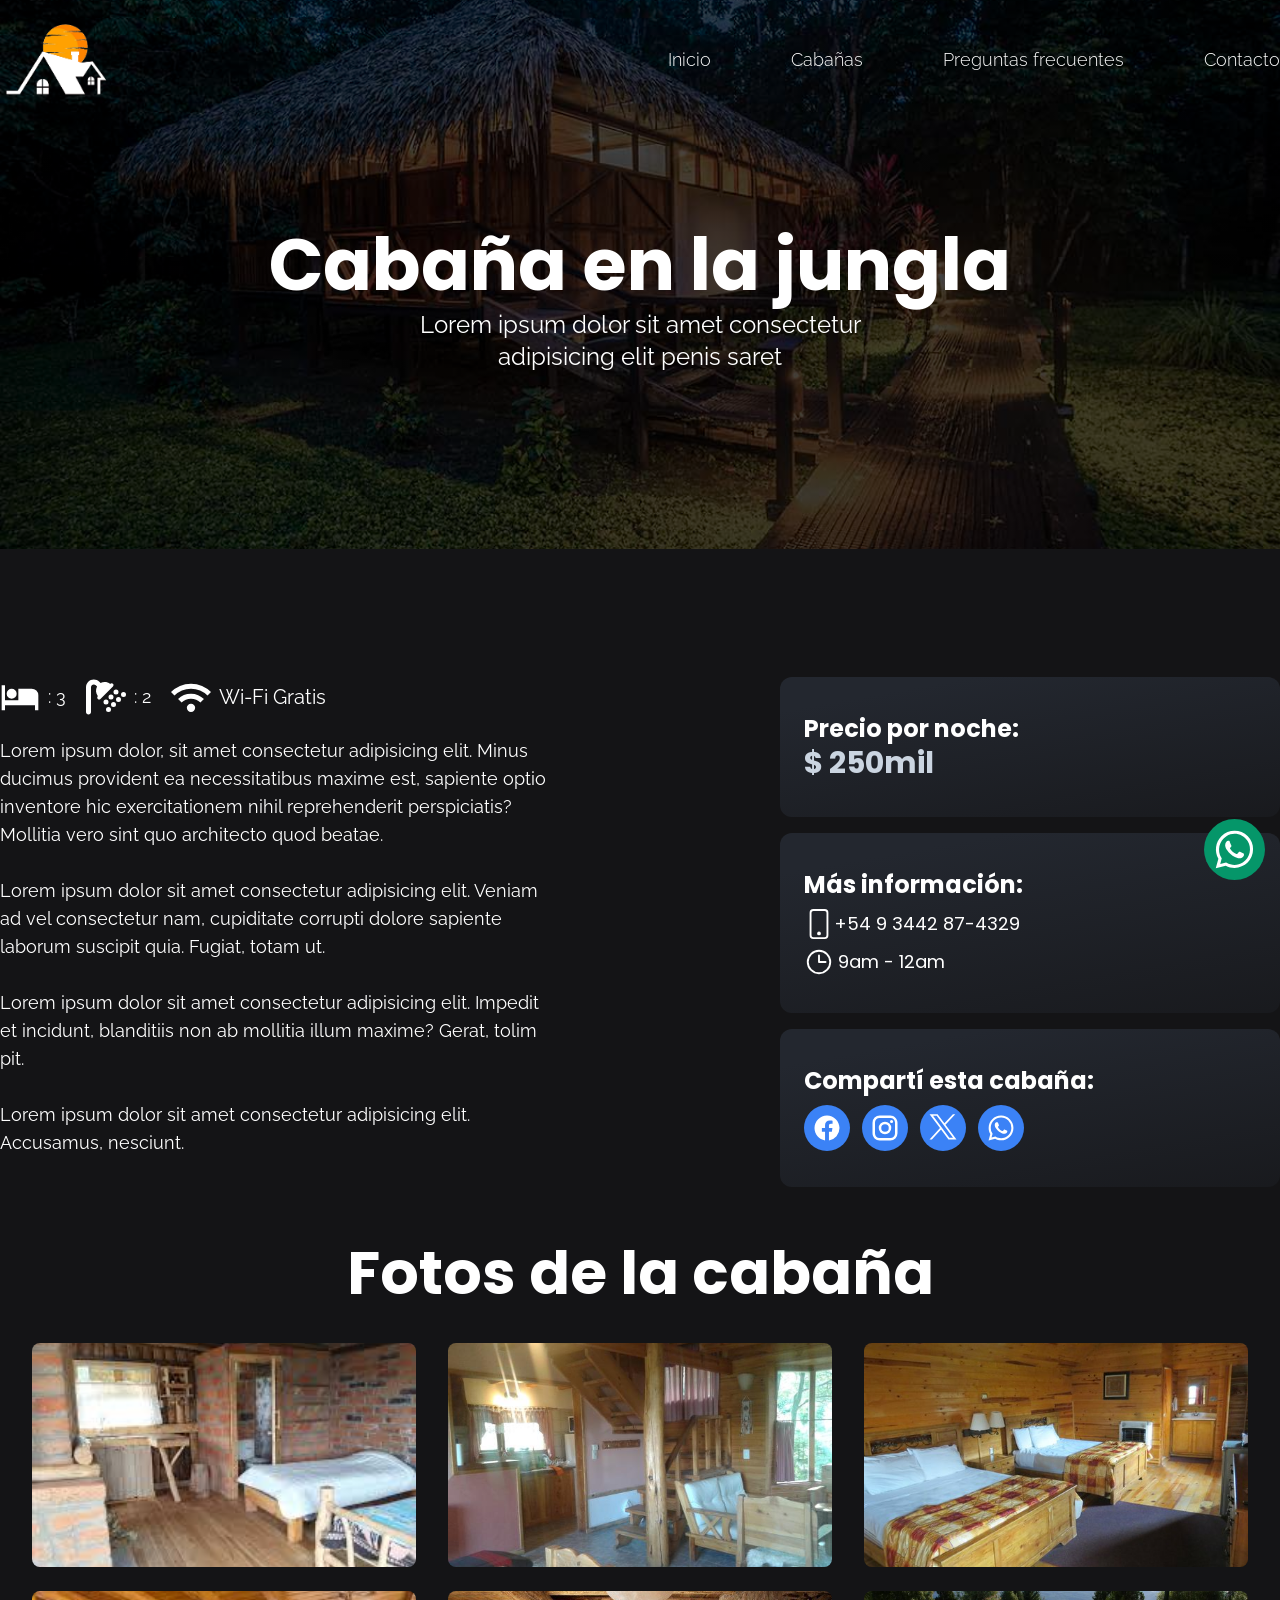
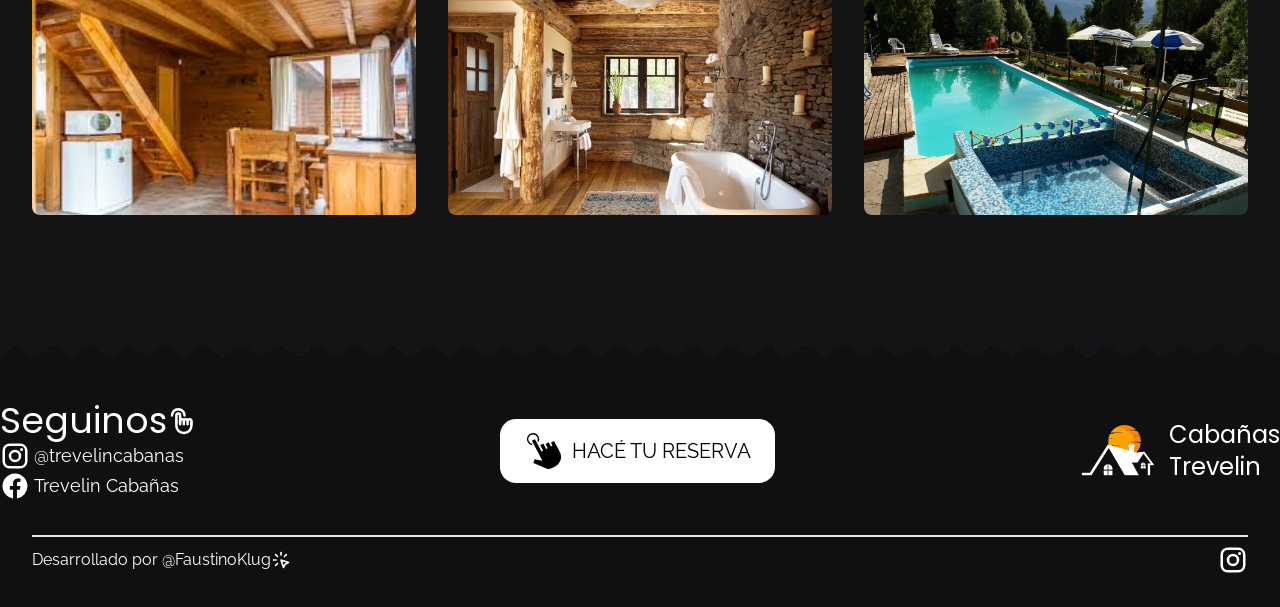
==== commit 77a2c1cf: "delete buttons cabins" ====
--- a/src/cabana-jungla.html
+++ b/src/cabana-jungla.html
@@ -86,18 +86,7 @@
                 </h1>
                 <p class="text-zync-100 text-center text-xl lg:text-2xl w-full max-w-[500px]">Lorem ipsum dolor sit amet
                     consectetur adipisicing elit penis saret</p>
-                <div class="flex gap-x-2 mt-4">
-                    <a href="cabana-lago.html">
-                        <button
-                            class="text-white bg-cabana-btn-2 px-7 py-3 text-lg rounded-full font-secondary text-center">Cabaña
-                            en el lago</button>
-                    </a>
-                    <a href="cabana-madera.html">
-                        <button
-                            class="text-white bg-cabana-btn-3 px-7 py-3 text-lg rounded-full font-secondary text-center">Cabaña
-                            de madera</button>
-                    </a>
-                </div>
+
             </article>
 
         </section>
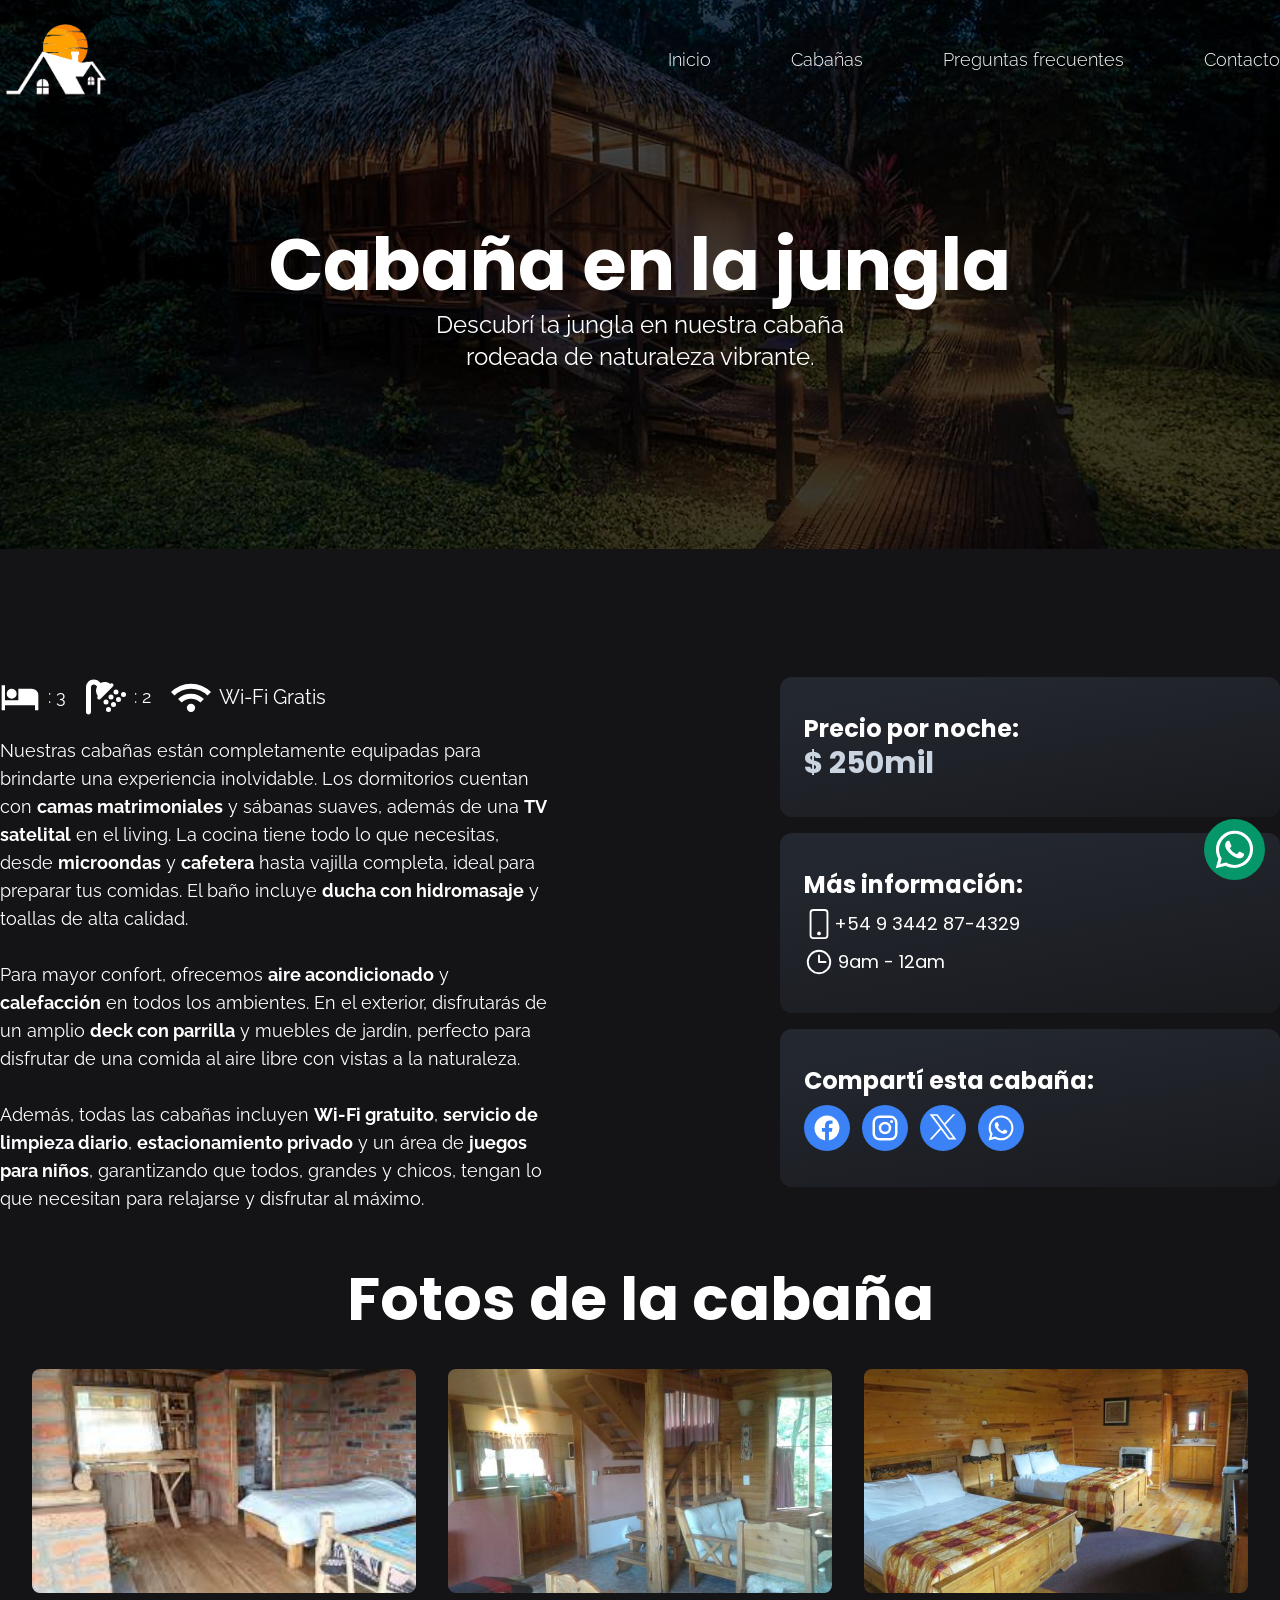
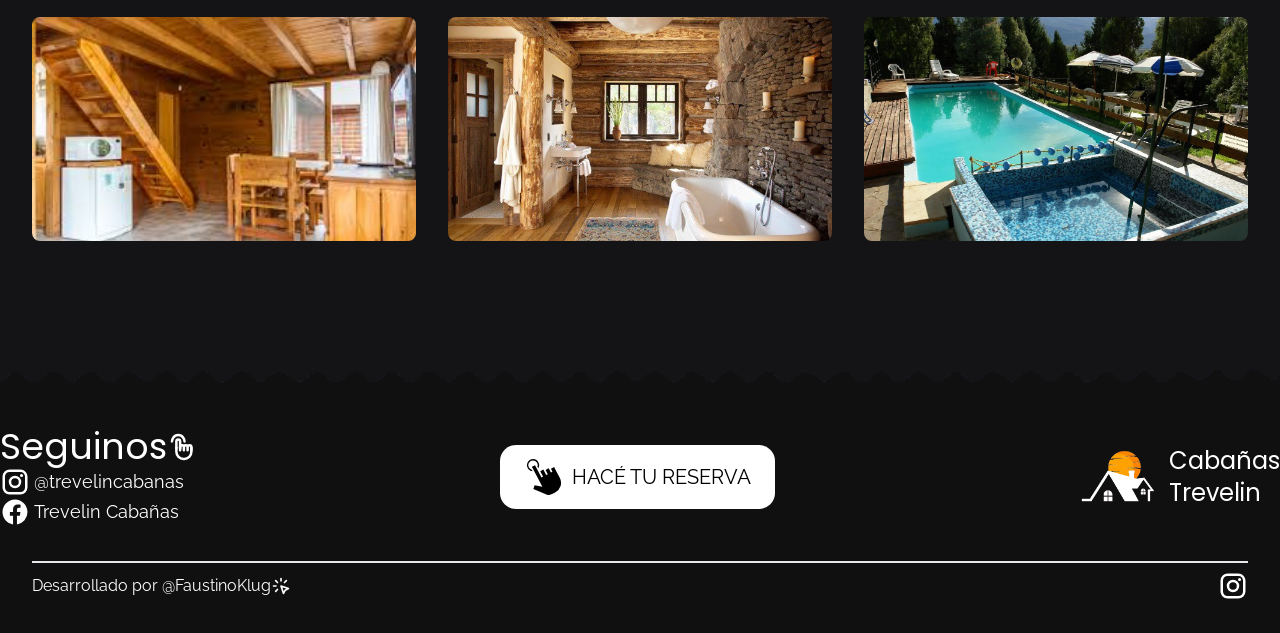
==== commit 8dccc8b4: "Texto cambiado" ====
--- a/src/cabana-jungla.html
+++ b/src/cabana-jungla.html
@@ -84,8 +84,7 @@
                     class="font-secondary font-bold leading-[1] text-[40px] sm:text-5xl md:text-6xl xl:text-7xl text-center md:max-w-[750px] mt-8">
                     Cabaña en la jungla
                 </h1>
-                <p class="text-zync-100 text-center text-xl lg:text-2xl w-full max-w-[500px]">Lorem ipsum dolor sit amet
-                    consectetur adipisicing elit penis saret</p>
+                <p class="text-zync-100 text-center text-xl lg:text-2xl w-full max-w-[500px]">Descubrí la jungla en nuestra cabaña rodeada de naturaleza vibrante.</p>
 
             </article>
 
@@ -125,19 +124,13 @@
                         </div>
 
                         <div class="w-full flex flex-col justify-center gap-5 md:max-w-[550px]">
-                            <p class="text-lg">Lorem ipsum dolor, sit amet consectetur adipisicing elit. Minus ducimus
-                                provident ea necessitatibus maxime est, sapiente optio inventore hic exercitationem
-                                nihil
-                                reprehenderit perspiciatis? Mollitia vero sint quo architecto quod beatae.
+                            <p class="text-lg">
+                                Nuestras cabañas están completamente equipadas para brindarte una experiencia inolvidable. Los dormitorios cuentan con <span class="font-bold">camas matrimoniales</span> y sábanas suaves, además de una <span class="font-bold">TV satelital</span> en el living. La cocina tiene todo lo que necesitas, desde <span class="font-bold">microondas</span> y <span class="font-bold">cafetera</span> hasta vajilla completa, ideal para preparar tus comidas. El baño incluye <span class="font-bold">ducha con hidromasaje</span> y toallas de alta calidad.
                                 <br><br>
-                                Lorem ipsum dolor sit amet consectetur adipisicing elit. Veniam ad vel consectetur nam,
-                                cupiditate corrupti dolore sapiente laborum suscipit quia. Fugiat, totam ut.
+                                Para mayor confort, ofrecemos <span class="font-bold">aire acondicionado</span> y <span class="font-bold">calefacción</span> en todos los ambientes. En el exterior, disfrutarás de un amplio <span class="font-bold">deck con parrilla</span> y muebles de jardín, perfecto para disfrutar de una comida al aire libre con vistas a la naturaleza.
                                 <br><br>
-                                Lorem ipsum dolor sit amet consectetur adipisicing elit. Impedit et incidunt, blanditiis
-                                non ab mollitia illum maxime? Gerat, tolim pit.
-                                <br><br>
-                                Lorem ipsum dolor sit amet consectetur adipisicing elit. Accusamus, nesciunt.
-                            </p>
+                                Además, todas las cabañas incluyen <span class="font-bold">Wi-Fi gratuito</span>, <span class="font-bold">servicio de limpieza diario</span>, <span class="font-bold">estacionamiento privado</span> y un área de <span class="font-bold">juegos para niños</span>, garantizando que todos, grandes y chicos, tengan lo que necesitan para relajarse y disfrutar al máximo.
+                            </p>                              
                         </div>
                     </div>
 
